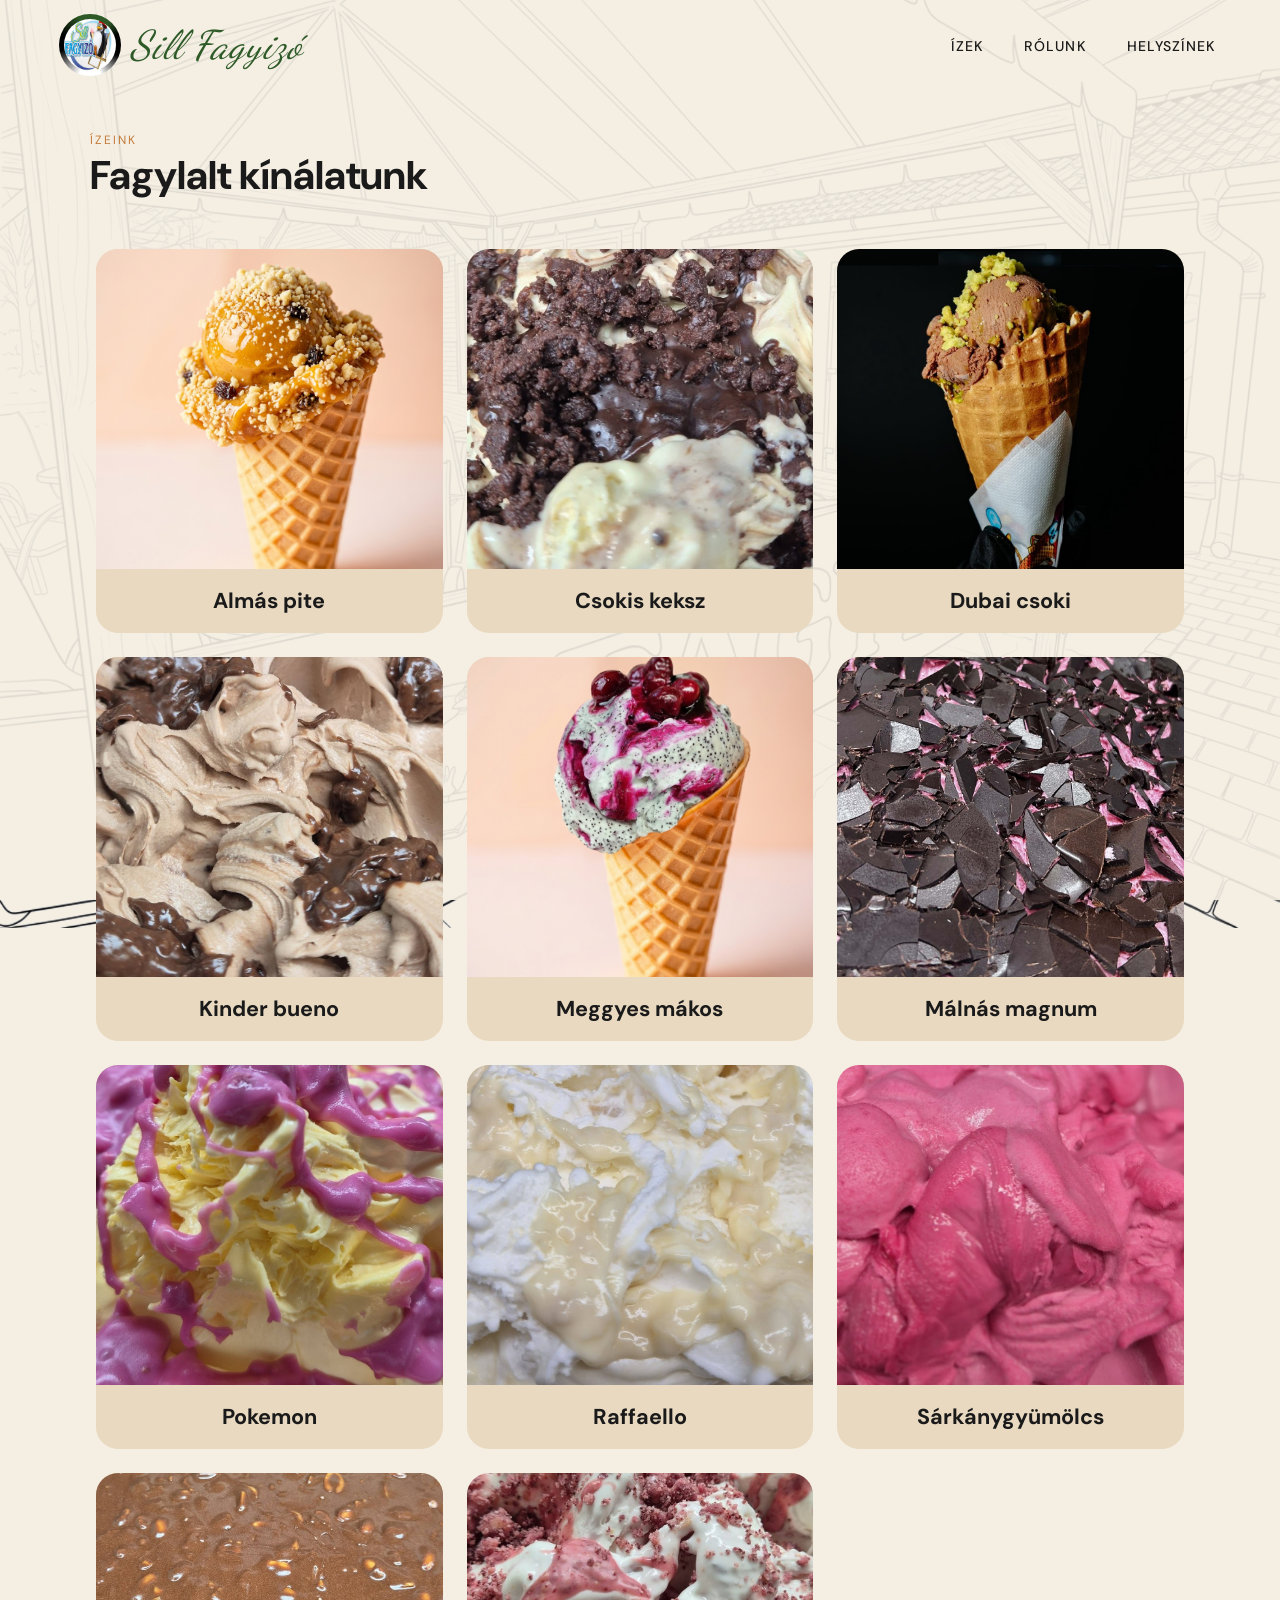
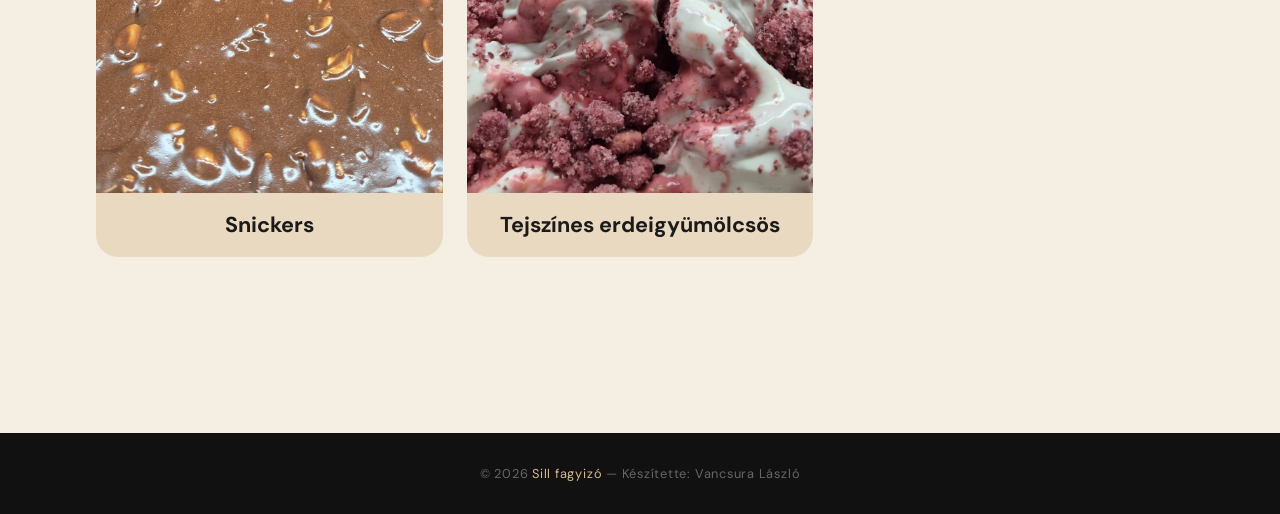
==== flavors.html @ 28fb044d "Style correction. Hero logo to navbar, flavors in mobile view and locations style correction." ====
<!doctype html>
<html lang="hu">
  <head>
    <meta charset="UTF-8" />
    <meta name="viewport" content="width=device-width, initial-scale=1.0" />
    <title>Ízeink | Sill Fagyizó</title>
    <link rel="stylesheet" href="./css/style.css" />
    <link rel="stylesheet" href="./css/flavors.css" />
  </head>

  <body>
    <nav id="navbar">
      <a href="index.html#hero" class="nav-logo">
        <div class="nav-mini-logo">
          <img src="assets/img/csanad_logo.jpg" alt="Sill Fagyizó logó" />
        </div>

        <span class="nav-logo-text">Sill <span>Fagyizó</span></span>
      </a>

      <ul class="nav-links">
        <li><a href="index.html#flavors">Ízek</a></li>
        <li><a href="index.html#rolunk">Rólunk</a></li>
        <li><a href="index.html#helyszinek">Helyszínek</a></li>
      </ul>
    </nav>

    <section class="flavors-new flavors-page">
      <div class="container">
        <div class="header">
          <div>
            <span class="tag">Ízeink</span>
            <h2>Fagylalt kínálatunk</h2>
          </div>
        </div>
      </div>

      <div class="flavors-page-grid">
        <div class="card">
          <img src="assets/img/almas.jpg" alt="Almás pite fagylalt" />
          <h3>Almás pite</h3>
        </div>

        <div class="card">
          <img src="assets/img/csokis-k.jpg" alt="Csokis keksz fagylalt" />
          <h3>Csokis keksz</h3>
        </div>

        <div class="card">
          <img src="assets/img/cuki2.jpg" alt="Dubai csoki fagylalt" />
          <h3>Dubai csoki</h3>
        </div>

        <div class="card">
          <img src="assets/img/kinder-b.jpg" alt="Kinder bueno fagylalt" />
          <h3>Kinder bueno</h3>
        </div>

        <div class="card">
          <img src="assets/img/mak.jpg" alt="Meggyes mákos fagylalt" />
          <h3>Meggyes mákos</h3>
        </div>

        <div class="card">
          <img src="assets/img/malnas-mag.jpg" alt="Málnás magnum fagylalt" />
          <h3>Málnás magnum</h3>
        </div>

        <div class="card">
          <img src="assets/img/pokemon.jpg" alt="Pokemon fagylalt" />
          <h3>Pokemon</h3>
        </div>

        <div class="card">
          <img src="assets/img/raffa.jpg" alt="Raffaello fagylalt" />
          <h3>Raffaello</h3>
        </div>

        <div class="card">
          <img src="assets/img/sarkany.jpg" alt="Sárkánygyümölcs fagylalt" />
          <h3>Sárkánygyümölcs</h3>
        </div>

        <div class="card">
          <img src="assets/img/snickers.jpg" alt="Snickers fagylalt" />
          <h3>Snickers</h3>
        </div>

        <div class="card">
          <img
            src="assets/img/tejszínes-erdei.jpg"
            alt="Tejszínes erdeigyümölcsös fagylalt"
          />
          <h3>Tejszínes erdeigyümölcsös</h3>
        </div>
      </div>
    </section>

    <footer>
      <p>© 2026 <span>Sill fagyizó</span> — Készítette: Vancsura László</p>
    </footer>

    <script src="./js/script.js"></script>
  </body>
</html>
---- css/style.css ----
@import url("https://fonts.googleapis.com/css2?family=Playfair+Display:ital,wght@0,400;0,700;1,400&family=DM+Sans:wght@300;400;500&display=swap");
@import url("https://fonts.googleapis.com/css2?family=Dancing+Script:wght@700&display=swap");

:root {
  --cream: #f5efe3;
  --beige: #e8d9c0;
  --warm: #d4b896;
  --dark: #1a1a1a;
  --green: #2d5a27;
  --accent: #c47b3a;
  --white: #fdfaf5;
}

* {
  margin: 0;
  padding: 0;
  box-sizing: border-box;
}

html {
  scroll-behavior: smooth;
}

body {
  font-family: "DM Sans", sans-serif;
  background: var(--cream);
  color: var(--dark);
  overflow-x: hidden;
}

nav {
  position: fixed;
  top: 0;
  left: 0;
  right: 0;
  z-index: 100;
  padding: 1.2rem 4rem;
  display: flex;
  align-items: center;
  justify-content: space-between;
  background: transparent;
  transition:
    background 0.4s ease,
    backdrop-filter 0.4s ease;
}

nav.scrolled {
  background: rgba(245, 239, 227, 0.88);
  backdrop-filter: blur(12px);
  box-shadow: 0 1px 0 rgba(0, 0, 0, 0.06);
}

.nav-logo {
  display: flex;
  align-items: center;
  gap: 0.9rem;

  font-family: "Dancing Script", cursive;
  font-size: 2.5rem;
  color: var(--dark);
  text-decoration: none;
  letter-spacing: 0.02em;
}

.nav-logo-text span {
  color: var(--green);
  font-style: italic;
}

.nav-mini-logo {
  width: 52px;
  height: 52px;
  position: relative;
  border-radius: 50%;
  flex-shrink: 0;

  display: flex;
  align-items: center;
  justify-content: center;
}

.nav-mini-logo::before {
  content: "";
  position: absolute;
  inset: -5px;
  border-radius: 50%;
  padding: 3px;

  background: conic-gradient(
    #2d5a27 30deg 40deg,
    #000000 70deg 110deg,
    #ffffff 160deg 200deg,
    #000000 260deg 290deg,
    #2d5a27 340deg
  );

  z-index: -1;
  animation: spin 8s linear infinite;
}

.nav-mini-logo img {
  width: 52px;
  height: 52px;
  border-radius: 50%;
  object-fit: cover;
}

.nav-logo {
  font-family: "Dancing Script", cursive;
  font-size: 2.5rem;
  color: var(--dark);
  text-decoration: none;
  letter-spacing: 0.02em;
}

.nav-logo span {
  color: var(--green);
  font-style: italic;
}

.nav-links {
  display: flex;
  gap: 2.5rem;
  list-style: none;
}

.nav-links a {
  text-decoration: none;
  color: var(--dark);
  font-size: 0.88rem;
  font-weight: 500;
  letter-spacing: 0.08em;
  text-transform: uppercase;
  position: relative;
  transition: color 0.3s;
}

.nav-links a::after {
  content: "";
  position: absolute;
  bottom: -3px;
  left: 0;
  width: 0;
  height: 1.5px;
  background: var(--green);
  transition: width 0.3s ease;
}

.nav-links a:hover {
  color: var(--green);
}
.nav-links a:hover::after {
  width: 100%;
}

#hero {
  height: 100vh;
  display: flex;
  align-items: center;
  justify-content: space-between;
  padding: 0 8rem;
  position: relative;
  overflow: hidden;
  background:
    linear-gradient(rgba(245, 239, 227, 0.85), rgba(245, 239, 227, 0.85)),
    url("../assets/img/sill_processed.png") center / cover no-repeat;
}

#hero::before {
  content: "";
  position: absolute;
  top: -10%;
  right: -5%;
  width: 55%;
  height: 120%;
  background: radial-gradient(
    ellipse at center,
    rgba(212, 184, 150, 0.3) 0%,
    transparent 70%
  );
  pointer-events: none;
}

.hero-text {
  max-width: 760px;
  animation: fadeInLeft 1s ease forwards;
  opacity: 0;
}

@keyframes fadeInLeft {
  from {
    opacity: 0;
    transform: translateX(-40px);
  }
  to {
    opacity: 1;
    transform: translateX(0);
  }
}

.hero-title {
  font-family: "Playfair Display", serif;
  font-size: clamp(3.6rem, 6vw, 5.8rem);
  line-height: 1.1;
  color: var(--dark);
  margin-bottom: 1.5rem;
}

.hero-title em {
  color: var(--green);
  font-style: italic;
}

.hero-desc {
  font-size: 1.15rem;
  line-height: 1.9;
  max-width: 720px;
  color: #5a5040;
  margin-bottom: 2.5rem;
  font-weight: 300;
}

.hero-btn {
  display: inline-block;
  padding: 0.95rem 2.5rem;
  background: var(--green);
  color: var(--white);
  text-decoration: none;
  font-size: 0.85rem;
  letter-spacing: 0.1em;
  text-transform: uppercase;
  font-weight: 500;
  border-radius: 3rem;
  transition:
    transform 0.3s,
    box-shadow 0.3s;
}

.hero-btn:hover {
  transform: translateY(-2px);
  box-shadow: 0 8px 24px rgba(45, 90, 39, 0.3);
}

@keyframes fadeInRight {
  from {
    opacity: 0;
    transform: translateX(40px);
  }
  to {
    opacity: 1;
    transform: translateX(0);
  }
}

.ticker {
  background: var(--dark);
  color: var(--cream);
  padding: 1rem 0;
  overflow: hidden;
  white-space: nowrap;
}

.ticker-track {
  display: inline-flex;
  animation: ticker 22s linear infinite;
}

@keyframes ticker {
  from {
    transform: translateX(0);
  }
  to {
    transform: translateX(-50%);
  }
}

.ticker-item {
  display: inline-flex;
  align-items: center;
  gap: 1.5rem;
  padding: 0 2rem;
  font-size: 0.85rem;
  letter-spacing: 0.14em;
  text-transform: uppercase;
  font-weight: 500;
}

.ticker-cone {
  font-size: 1.1rem;
  margin-left: 30px;
}

.section-header {
  text-align: center;
  margin-bottom: 3.5rem;
}

.section-tag {
  font-size: 0.75rem;
  letter-spacing: 0.18em;
  text-transform: uppercase;
  color: var(--accent);
  font-weight: 500;
  margin-bottom: 0.8rem;
  display: block;
}

.section-title {
  font-family: "Playfair Display", serif;
  font-size: clamp(2rem, 3.5vw, 2.8rem);
  color: var(--dark);
  line-height: 1.2;
}

.flavors-new {
  padding: 6rem 2rem;
  background: #f5efe3;
}

.more-flavors-btn {
  display: none;
}

.container {
  max-width: 1100px;
  margin: auto;
}

.header {
  display: flex;
  justify-content: space-between;
  gap: 2rem;
  margin-bottom: 3rem;
}

.header h2 {
  font-size: 2.5rem;
}

.tag {
  font-size: 12px;
  letter-spacing: 2px;
  color: #c47b3a;
  text-transform: uppercase;
}

.scroll-wrapper.flavors-slider {
  overflow: hidden;
  width: 100%;
  user-select: none;
}

.track.flavors-track {
  display: flex;
  gap: 20px;
  will-change: transform;
  padding: 20px 40px 60px;
  overflow: visible;
}

.card {
  width: 280px;
  flex-shrink: 0;
  border-radius: 22px;
  overflow: hidden;
  background: #e8d9c0;
  transition:
    transform 0.35s ease,
    box-shadow 0.35s ease,
    filter 0.35s ease,
    opacity 0.35s ease;
  opacity: 0.8;
}

.card:hover {
  transform: translateY(-8px) scale(1.05);
  box-shadow: 0 14px 30px rgba(0, 0, 0, 0.25);
  filter: brightness(1.15);
  opacity: 1;
  z-index: 5;
}

.card img {
  width: 100%;
  height: 340px;
  object-fit: cover;
  display: block;
}

.card h3 {
  padding: 18px;
  font-size: 1.35rem;
  text-align: center;
}

.block {
  padding: 7rem 4rem;
}

.eyebrow {
  font-size: 0.75rem;
  letter-spacing: 0.18em;
  text-transform: uppercase;
  color: var(--accent);
  font-weight: 500;
}

.h2 {
  font-family: "Playfair Display", serif;
  font-size: clamp(2rem, 3.5vw, 2.8rem);
  color: var(--dark);
  line-height: 1.2;
}

.about {
  background: rgba(232, 216, 189, 0.4);
  overflow: hidden;
}

.about-grid {
  display: grid;
  gap: 3rem;
  grid-template-columns: 1fr;
  align-items: center;
  opacity: 0;
}

@media (min-width: 768px) {
  .about-grid {
    grid-template-columns: 1fr 1fr;
  }
}

.about-grid.visible {
  animation: slideLeft 1s ease-out both;
}

@keyframes slideLeft {
  from {
    opacity: 0;
    transform: translateX(-80px);
  }
  to {
    opacity: 1;
    transform: translateX(0);
  }
}

.about-img {
  border-radius: 1.5rem;
  overflow: hidden;
  box-shadow: 0 25px 50px -12px rgba(0, 0, 0, 0.25);
}

.about-img img {
  width: 100%;
  height: 100%;
  object-fit: cover;
}

.about-text {
  display: flex;
  flex-direction: column;
  gap: 1.25rem;
}

.about-text p {
  color: rgba(74, 52, 34, 0.75);
  line-height: 1.7;
}

.stats {
  display: grid;
  grid-template-columns: repeat(3, 1fr);
  gap: 1rem;
  padding-top: 1rem;
}

.stat {
  text-align: center;
  padding: 1rem;
  border-radius: 1rem;
  background: var(--cream);
  border: 1px solid rgba(205, 184, 154, 0.4);
}

.stat .n {
  font-family: "Playfair Display", serif;
  font-size: 1.875rem;
  font-weight: 700;
  color: var(--accent);
}

.stat .l {
  font-size: 0.75rem;
  color: rgba(74, 52, 34, 0.7);
  margin-top: 0.25rem;
}

#helyszinek {
  padding: 6rem 4rem;
  background: var(--dark);
  color: var(--cream);
}

#helyszinek .section-title {
  color: var(--cream);
}
#helyszinek .section-tag {
  color: var(--warm);
}

.locations-grid {
  display: grid;
  grid-template-columns: repeat(auto-fit, minmax(280px, 360px));
  justify-content: center;
  gap: 2rem;
  margin-top: 3.5rem;
}

.location-card {
  background: #252525;
  border-radius: 20px;
  overflow: hidden;
  border: 1px solid rgba(255, 255, 255, 0.06);
  transition:
    transform 0.4s ease,
    box-shadow 0.4s ease;
  opacity: 0;
  transform: translateY(30px);
}

.location-card.visible {
  animation: cardIn 0.7s ease forwards;
}

@keyframes cardIn {
  to {
    opacity: 1;
    transform: translateY(0);
  }
}

.location-card:hover {
  transform: translateY(-6px);
  box-shadow: 0 20px 50px rgba(0, 0, 0, 0.4);
  filter: brightness(1.2);
}

.location-img {
  height: 200px;
  background: linear-gradient(145deg, #3a3020, #5a4030);
  display: flex;
  align-items: center;
  justify-content: center;
  font-size: 5rem;
}

.location-img.loc1 {
  background:
    linear-gradient(rgba(0, 0, 0, 0.3), rgba(0, 0, 0, 0.3)),
    url("../assets/img/baja\ \(2\).jpg") center / cover no-repeat;
}

.location-img.loc2 {
  background:
    linear-gradient(rgba(0, 0, 0, 0.3), rgba(0, 0, 0, 0.3)),
    url("../assets/img/fagyizo_processed.png") center / cover no-repeat;
}

.location-img.loc3 {
  background:
    linear-gradient(rgba(0, 0, 0, 0.3), rgba(0, 0, 0, 0.3)),
    url("../assets/img/cuki.jpg") center / cover no-repeat;
}

.location-img.loc4 {
  background:
    linear-gradient(rgba(0, 0, 0, 0.3), rgba(0, 0, 0, 0.3)),
    url("../assets/img/mano.jpg") center / cover no-repeat;
}

.location-body {
  padding: 1.8rem;
}

.location-name {
  font-family: "Playfair Display", serif;
  font-size: 1.3rem;
  font-weight: 700;
  color: var(--cream);
  margin-bottom: 1rem;
  min-height: 1.8rem;
}

.location-info {
  display: flex;
  flex-direction: column;
  gap: 0.7rem;
}

.location-row {
  display: flex;
  align-items: flex-start;
  gap: 0.8rem;
  font-size: 0.85rem;
  color: #b0a090;
  min-height: 1.2rem;
}

.location-row .icon {
  font-size: 0.9rem;
  margin-top: 0.1rem;
  flex-shrink: 0;
}

.location-row span {
  line-height: 1.5;
}

.typing-cursor::after {
  content: "|";
  animation: blink 0.7s step-end infinite;
  color: var(--accent);
  margin-left: 1px;
}

@keyframes blink {
  0%,
  100% {
    opacity: 1;
  }
  50% {
    opacity: 0;
  }
}

footer {
  background: #111;
  color: #666;
  text-align: center;
  padding: 2rem;
  font-size: 0.8rem;
  letter-spacing: 0.06em;
}

footer span {
  color: var(--warm);
}

.fade-in-up {
  opacity: 0;
  transform: translateY(30px);
  transition:
    opacity 0.7s ease,
    transform 0.7s ease;
}

.fade-in-up.visible {
  opacity: 1;
  transform: translateY(0);
}

@media (max-width: 900px) {
  #hero {
    padding: 0 2rem;
    flex-direction: column;
    gap: 3rem;
    justify-content: center;
    text-align: center;
  }

  #rolunk {
    flex-direction: column;
    padding: 4rem 2rem;
  }

  nav {
    padding: 1rem 2rem;
  }

  #flavors,
  #helyszinek {
    padding: 4rem 2rem;
  }

  .stat .n {
    font-size: 1.4rem;
    padding: 0.4rem;

  }
}

.hamburger {
  display: none;
  width: 42px;
  height: 42px;
  border: none;
  background: transparent;
  cursor: pointer;
  z-index: 200;
}

.hamburger span {
  display: block;
  width: 26px;
  height: 2px;
  background: var(--dark);
  margin: 6px auto;
  transition: 0.3s;
}

@keyframes spin {
  from {
    transform: rotate(0deg);
  }
  to {
    transform: rotate(360deg);
  }
}

@media (max-width: 1450px) and (min-width: 901px) {
  #hero {
    padding: 0 4rem;
    gap: 2rem;
  }
}

@media (max-width: 900px) {
  #hero {
    height: auto;
    min-height: 100vh;
    padding: 7rem 2rem 4rem;
    flex-direction: column;
    justify-content: center;
    gap: 3rem;
    text-align: center;
  }

  .hero-text {
    max-width: 100%;
  }
}

@media (max-width: 600px) {
  #hero {
    padding: 6.5rem 1.25rem 3rem;
    gap: 2.25rem;
  }

  .hero-title {
    font-size: 2.4rem;
  }

  .hero-desc {
    font-size: 0.95rem;
  }

  .flavors-slider {
    overflow: visible;
  }

  .flavors-track {
    flex-direction: column;
    transform: none !important;
    padding: 10px 0;
  }

  .card {
    width: 90%;
    margin: 0 auto;
    opacity: 1;
  }

  .card img {
    height: 220px;
  }

  .card h3 {
    font-size: 1.1rem;
  }

  nav {
    padding: 1rem 1.25rem;
  }

  .hamburger {
    display: block;
  }

  .nav-links {
    position: absolute;
    top: 100%;
    right: 1.25rem;
    width: 210px;
    padding: 1.25rem;
    border-radius: 18px;
    background: rgba(245, 239, 227, 0.96);
    backdrop-filter: blur(12px);
    box-shadow: 0 16px 40px rgba(0, 0, 0, 0.12);

    display: flex;
    flex-direction: column;
    gap: 1rem;

    opacity: 0;
    pointer-events: none;
    transform: translateY(-10px);
    transition: 0.3s ease;
  }

  .nav-links.active {
    opacity: 1;
    pointer-events: auto;
    transform: translateY(0);
  }

  .hamburger.active span:nth-child(1) {
    transform: translateY(8px) rotate(45deg);
  }

  .hamburger.active span:nth-child(2) {
    opacity: 0;
  }

  .hamburger.active span:nth-child(3) {
    transform: translateY(-8px) rotate(-45deg);
  }

  .nav-logo {
    font-size: 1.9rem;
    gap: 0.7rem;
  }

  .nav-mini-logo,
  .nav-mini-logo img {
    width: 42px;
    height: 42px;
  }

  .more-flavors-btn {
    display: block;
    width: fit-content;
    margin: 1.5rem auto 0;
    padding: 0.85rem 1.8rem;
    background: var(--green);
    color: var(--white);
    text-decoration: none;
    border-radius: 999px;
    font-size: 0.8rem;
    letter-spacing: 0.1em;
    text-transform: uppercase;
    font-weight: 500;
  }

  #slider {
    display: none;
  }
}

@media (max-width: 400px) {
  .flavors-new {
    padding: 4rem 1rem;
  }

  .flavors-track {
    flex-direction: column;
    transform: none !important;
    gap: 16px;
    padding: 0;
  }

  .card {
    width: 100%;
    margin: 0 auto;
    border-radius: 16px;
  }

  .card img {
    height: 180px;
  }

  .card h3 {
    font-size: 1rem;
    padding: 12px;
  }

  .header h2 {
    font-size: 1.8rem;
    line-height: 1.2;
  }

  .tag {
    font-size: 10px;
  }

  .stat .n {
    font-family: "Playfair Display", serif;
    font-size: 1.075rem;
    font-weight: 400;
  }

  .stat {
    padding: 0.5rem;
  }
}
---- css/flavors.css ----
.flavors-page {
  min-height: 100vh;
  padding-top: 8rem;
  background:
    linear-gradient(rgba(245, 239, 227, 0.9), rgba(245, 239, 227, 0.9)),
    url("../assets/img/fagyizo_processed.png") center / cover no-repeat;

  background-attachment: fixed;
}

.flavors-page-grid {
  display: grid;
  grid-template-columns: 1fr;
  gap: 1.5rem;
  padding: 0 1.25rem 4rem;
}

.flavors-page-grid .card {
  width: 100%;
  opacity: 1;
}

.flavors-page-grid .card img {
  height: 260px;
}

@media (min-width: 768px) {
  .flavors-page-grid {
    grid-template-columns: repeat(3, minmax(280px, 360px));
    justify-content: center;
    padding: 0 4rem 5rem;
  }

  .flavors-page-grid .card img {
    height: 320px;
  }
}
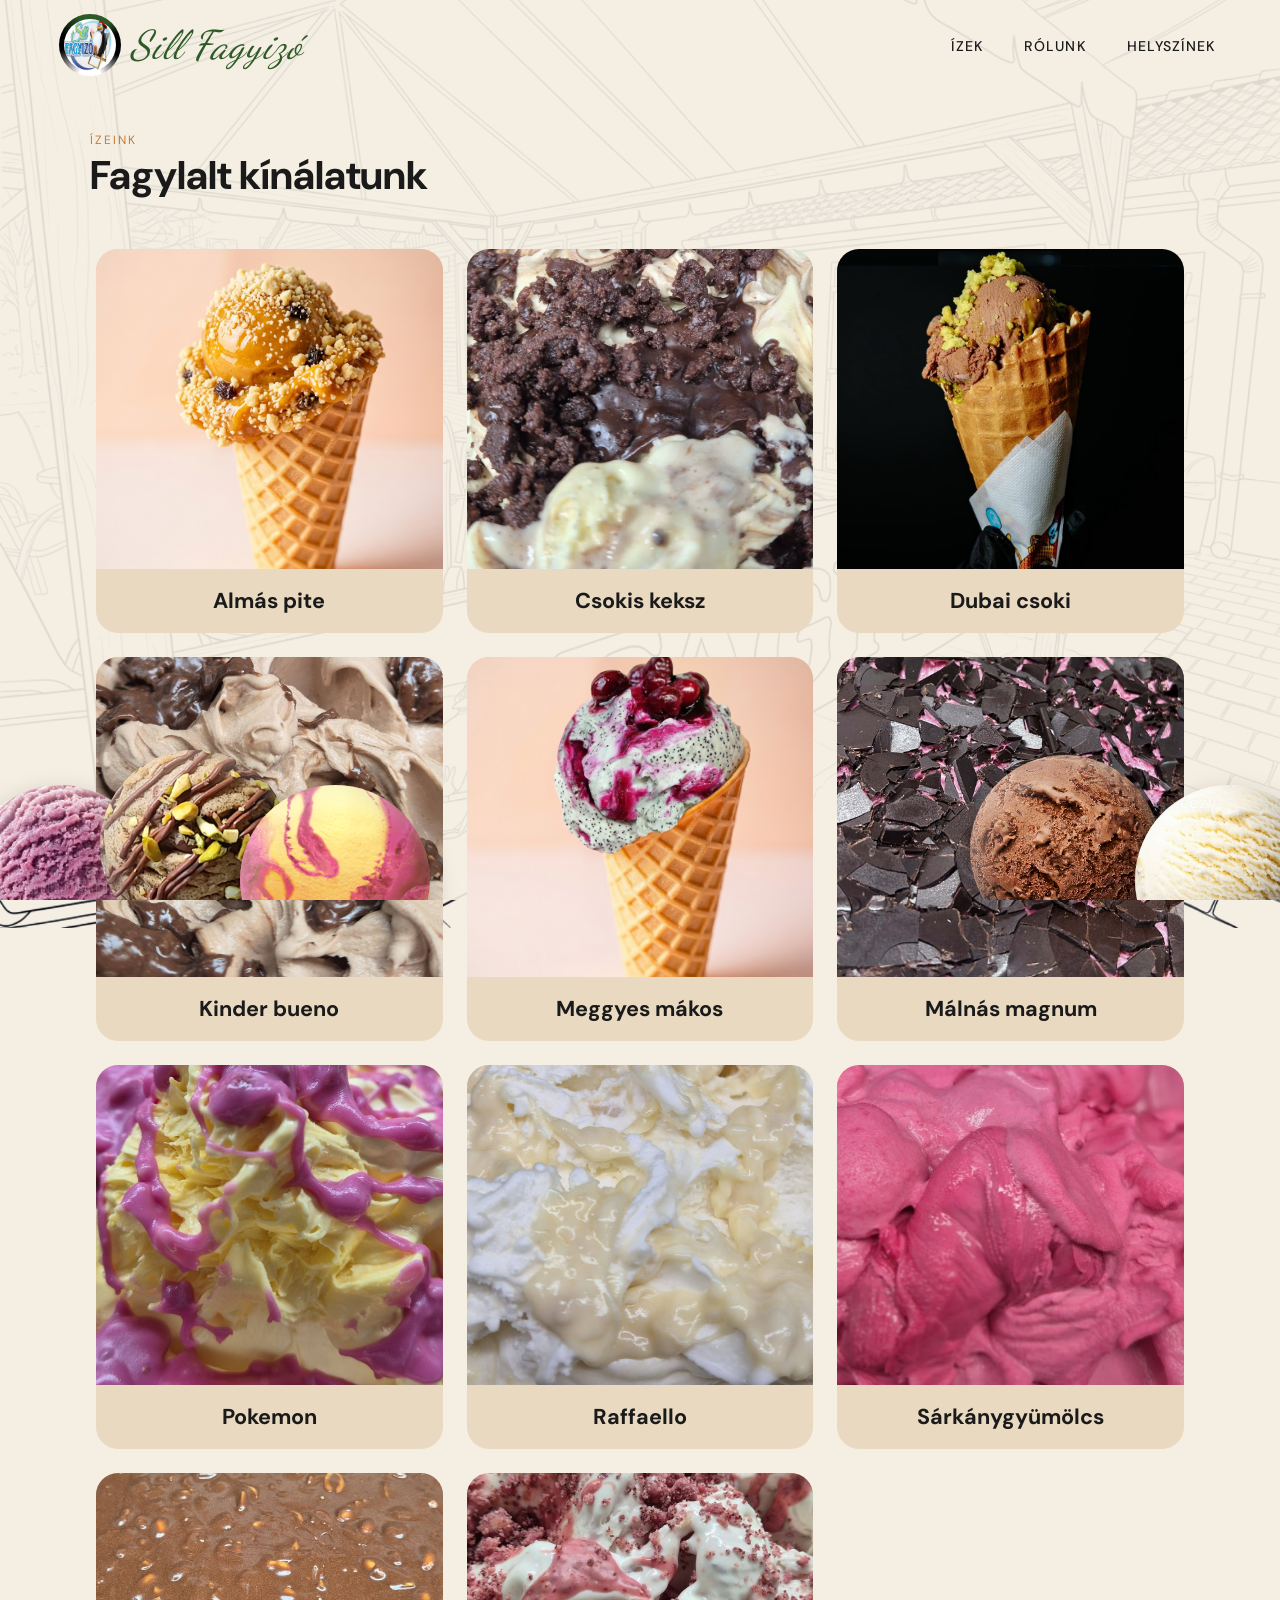
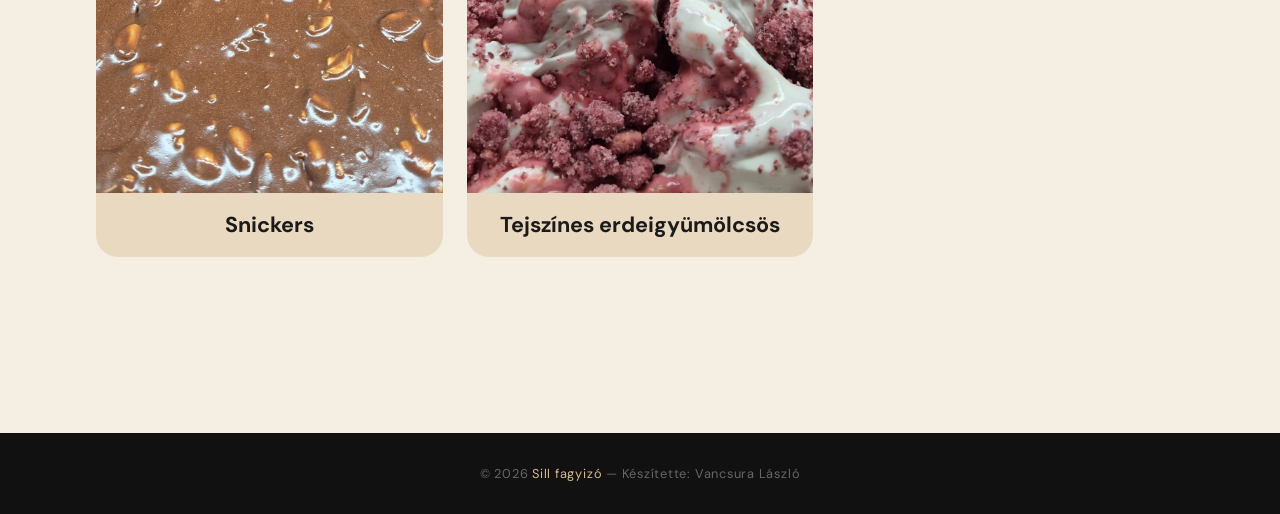
==== commit 82158f19: "footer scoops added." ====
--- a/flavors.html
+++ b/flavors.html
@@ -4,6 +4,7 @@
     <meta charset="UTF-8" />
     <meta name="viewport" content="width=device-width, initial-scale=1.0" />
     <title>Ízeink | Sill Fagyizó</title>
+    <link rel="icon" type="image/png" href="assets/img/favicon.png" />
     <link rel="stylesheet" href="./css/style.css" />
     <link rel="stylesheet" href="./css/flavors.css" />
   </head>
@@ -100,6 +101,29 @@
       <p>© 2026 <span>Sill fagyizó</span> — Készítette: Vancsura László</p>
     </footer>
 
+    <div class="icecream-scoops">
+      <div
+        class="scoop scoop-pink"
+        style="background-image: url(&quot;./assets/img/berry.jpg&quot;)"
+      ></div>
+      <div
+        class="scoop scoop-vanilla"
+        style="background-image: url(&quot;./assets/img/dubai-c.jpg&quot;)"
+      ></div>
+      <div
+        class="scoop scoop-choco"
+        style="background-image: url(&quot;./assets/img/pokemon-g.jpg&quot;)"
+      ></div>
+      <div
+        class="scoop scoop-green"
+        style="background-image: url(&quot;./assets/img/chocoball.jpeg&quot;)"
+      ></div>
+      <div
+        class="scoop scoop-berry"
+        style="background-image: url(&quot;./assets/img/vanilla.jpg&quot;)"
+      ></div>
+    </div>
+
     <script src="./js/script.js"></script>
   </body>
 </html>
--- a/css/style.css
+++ b/css/style.css
@@ -429,6 +429,30 @@
   .about-grid {
     grid-template-columns: 1fr 1fr;
   }
+
+  .icecream-scoops {
+    height: 160px;
+  }
+
+  .scoop {
+    width: 130px;
+    height: 130px;
+    bottom: -55px;
+  }
+
+  .scoop-vanilla {
+    left: 65px;
+    bottom: -35px;
+  }
+
+  .scoop-choco {
+    left: 155px;
+  }
+
+  .scoop-green {
+    right: 70px;
+    bottom: -40px;
+  }
 }
 
 .about-grid.visible {
@@ -659,6 +683,61 @@
 .fade-in-up.visible {
   opacity: 1;
   transform: translateY(0);
+}
+
+.icecream-scoops {
+  position: fixed;
+  left: 0;
+  bottom: 0;
+
+  width: 100%;
+  height: 230px;
+
+  z-index: 9999;
+  pointer-events: none;
+  overflow: hidden;
+}
+
+.scoop {
+  position: absolute;
+  bottom: -75px;
+
+  width: 190px;
+  height: 190px;
+
+  border-radius: 50%;
+
+  background-position: center;
+  background-repeat: no-repeat;
+  background-size: 155%;
+
+  box-shadow:
+    inset -18px -24px 35px rgba(0, 0, 0, 0.22),
+    inset 16px 18px 28px rgba(255, 255, 255, 0.38),
+    0 12px 28px rgba(0, 0, 0, 0.28);
+}
+
+.scoop-pink {
+  left: -35px;
+  background-size: 210%;
+}
+
+.scoop-vanilla {
+  left: 100px;
+  bottom: -40px;
+}
+
+.scoop-choco {
+  left: 240px;
+}
+
+.scoop-green {
+  right: 120px;
+  bottom: -45px;
+}
+
+.scoop-berry {
+  right: -45px;
 }
 
 @media (max-width: 900px) {
@@ -853,6 +932,14 @@
     font-weight: 500;
   }
 
+  .scoop-choco {
+    display: none;
+  }
+
+  .scoop-vanilla {
+    display: none;
+  }
+
   #slider {
     display: none;
   }
--- a/css/flavors.css
+++ b/css/flavors.css
@@ -35,3 +35,13 @@
     height: 320px;
   }
 }
+
+@media (max-width: 767px) {
+  .scoop-choco {
+    display: none;
+  }
+
+  .scoop-vanilla {
+    display: none;
+  }
+}
